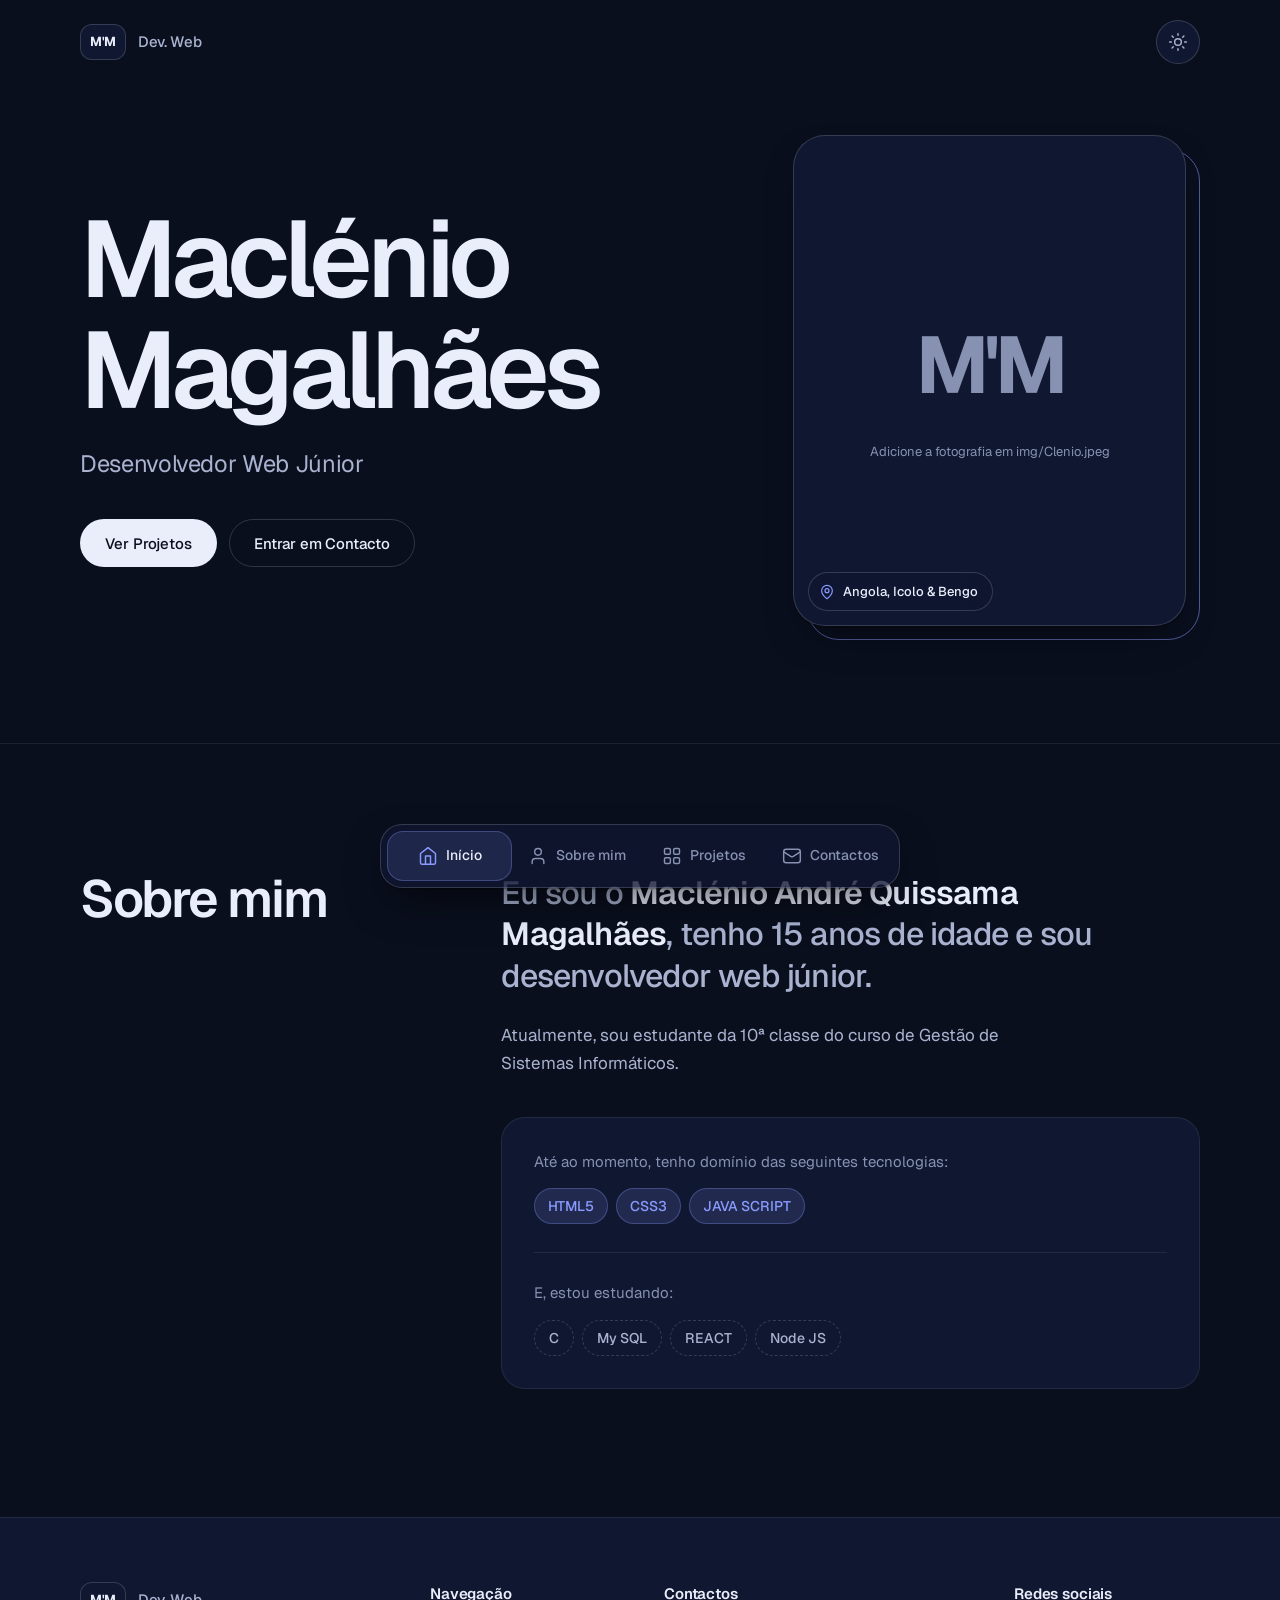
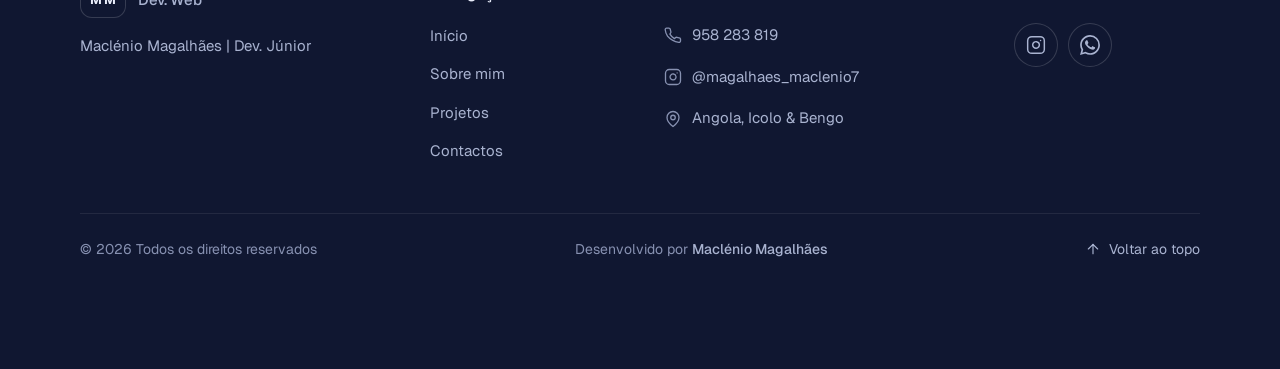
==== index.html @ 0eb47b29 "Add files via upload" ====
<!DOCTYPE html>
<html lang="pt-AO">
<head>
  <meta charset="UTF-8">
  <meta name="viewport" content="width=device-width, initial-scale=1, viewport-fit=cover">

  <title>Maclénio Magalhães | Dev. Júnior</title>
  <meta name="description" content="Portfólio de Maclénio Magalhães, desenvolvedor web júnior em Angola. Projetos em HTML, CSS e JavaScript.">
  <meta name="theme-color" content="#0A0F1E">
  <link rel="icon" href="data:image/svg+xml,%3Csvg xmlns='http://www.w3.org/2000/svg' viewBox='0 0 64 64'%3E%3Crect width='64' height='64' rx='16' fill='%230A0F1E'/%3E%3Ctext x='32' y='43' font-family='Arial,sans-serif' font-size='30' font-weight='700' text-anchor='middle' fill='%238A9BFF'%3EM%3C/text%3E%3C/svg%3E">

  <!-- Tipografia: Geist (com alternativas de sistema no CSS) -->
  <link rel="preconnect" href="https://fonts.googleapis.com">
  <link rel="preconnect" href="https://fonts.gstatic.com" crossorigin>
  <link rel="stylesheet" href="https://fonts.googleapis.com/css2?family=Geist:wght@400;500;600;700&amp;display=swap">

  <!-- Estilos e script partilhados por todas as páginas (o script no <head> aplica o tema sem "flash") -->
  <link rel="stylesheet" href="style.css">
  <script src="main.js"></script>
</head>

<body>
  <a class="skip-link" href="#conteudo">Saltar para o conteúdo</a>

  <!-- Barra superior: marca e botão de tema -->
  <header class="topbar container">
    <a class="brand" href="#Inicio">
      <span class="brand__mark">M'M</span>
      <span class="brand__name">Dev. Web</span>
    </a>
    <button class="icon-btn theme-toggle" type="button" data-tema-alternar hidden>
      <span class="icon icon--sun" aria-hidden="true"></span>
      <span class="icon icon--moon" aria-hidden="true"></span>
    </button>
  </header>

  <main id="conteudo" tabindex="-1">

    <!-- Início (herói) -->
    <section class="hero" id="Inicio" aria-labelledby="hero-titulo">
      <div class="container hero__grid">

        <div class="hero__text">
          <h1 class="hero__name" id="hero-titulo">
            <span class="line"><span>Maclénio</span></span>
            <span class="line"><span>Magalhães</span></span>
          </h1>
          <p class="hero__role">Desenvolvedor Web Júnior</p>
          <div class="hero__cta">
            <a href="html/projetos.html" class="btn btn--primary">Ver Projetos</a>
            <a href="html/contactos.html" class="btn btn--secondary">Entrar em Contacto</a>
          </div>
        </div>

        <!-- Fotografia pessoal: ficheiro img/Clenio.jpeg -->
        <figure class="portrait">
          <div class="portrait__frame">
            <img src="img/Clenio.jpeg" alt="Fotografia de Maclénio Magalhães" width="800" height="1000" fetchpriority="high" decoding="async">
            <div class="portrait__fallback" aria-hidden="true">
              <span class="portrait__monogram">M'M</span>
              <span class="portrait__hint">Adicione a fotografia em img/Clenio.jpeg</span>
            </div>
            <figcaption class="portrait__tag">
              <span class="icon icon--pin" aria-hidden="true"></span>Angola, Icolo &amp; Bengo
            </figcaption>
          </div>
        </figure>

      </div>
    </section>

    <!-- Sobre mim -->
    <section class="sobre" id="Sobre" aria-labelledby="sobre-titulo">
      <div class="container sobre__grid">
        <h2 class="section-title sobre__title" id="sobre-titulo">Sobre mim</h2>

        <div class="sobre__body" data-revelar>
          <p class="sobre__lead">Eu sou o <strong>Maclénio André Quissama Magalhães</strong>, tenho 15 anos de idade e sou desenvolvedor web júnior.</p>
          <p class="sobre__text">Atualmente, sou estudante da 10ª classe do curso de Gestão de Sistemas Informáticos.</p>

          <!-- Tecnologias: preenchido = domínio; tracejado = em estudo -->
          <div class="stack">
            <div class="stack__group">
              <p class="stack__label" id="stack-dominio">Até ao momento, tenho domínio das seguintes tecnologias:</p>
              <ul class="chips" aria-labelledby="stack-dominio">
                <li class="chip chip--dominio">HTML5</li>
                <li class="chip chip--dominio">CSS3</li>
                <li class="chip chip--dominio">JAVA SCRIPT</li>
              </ul>
            </div>
            <div class="stack__group">
              <p class="stack__label" id="stack-estudo">E, estou estudando:</p>
              <ul class="chips" aria-labelledby="stack-estudo">
                <li class="chip chip--estudo">C</li>
                <li class="chip chip--estudo">My SQL</li>
                <li class="chip chip--estudo">REACT</li>
                <li class="chip chip--estudo">Node JS</li>
              </ul>
            </div>
          </div>
        </div>
      </div>
    </section>
  </main>

  <!-- Footer -->
  <footer class="footer">
    <div class="container">
      <div class="footer__grid">

        <!-- Marca -->
        <div class="footer__brand">
          <a class="brand" href="#Inicio">
            <span class="brand__mark">M'M</span>
            <span class="brand__name">Dev. Web</span>
          </a>
          <p class="footer__tagline">Maclénio Magalhães | Dev. Júnior</p>
        </div>

        <!-- Navegação -->
        <nav class="footer__col" aria-label="Navegação do rodapé">
          <h2 class="footer__title">Navegação</h2>
          <ul class="footer__list">
            <li><a href="#Inicio">Início</a></li>
            <li><a href="#Sobre">Sobre mim</a></li>
            <li><a href="html/projetos.html">Projetos</a></li>
            <li><a href="html/contactos.html">Contactos</a></li>
          </ul>
        </nav>

        <!-- Contactos -->
        <div class="footer__col">
          <h2 class="footer__title">Contactos</h2>
          <ul class="footer__list">
            <li><a href="tel:+244958283819"><span class="icon icon--phone" aria-hidden="true"></span>958 283 819</a></li>
            <li><a href="https://www.instagram.com/magalhaes_maclenio7/" target="_blank" rel="noopener noreferrer"><span class="icon icon--instagram" aria-hidden="true"></span>@magalhaes_maclenio7</a></li>
            <li><span class="footer__item"><span class="icon icon--pin" aria-hidden="true"></span>Angola, Icolo &amp; Bengo</span></li>
          </ul>
        </div>

        <!-- Redes sociais -->
        <div class="footer__col">
          <h2 class="footer__title">Redes sociais</h2>
          <ul class="social">
            <li><a class="icon-btn" href="https://www.instagram.com/magalhaes_maclenio7/" target="_blank" rel="noopener noreferrer" aria-label="Instagram (abre num novo separador)"><span class="icon icon--instagram" aria-hidden="true"></span></a></li>
            <li><a class="icon-btn" href="https://wa.me/244958283819" target="_blank" rel="noopener noreferrer" aria-label="WhatsApp (abre num novo separador)"><span class="icon icon--whatsapp" aria-hidden="true"></span></a></li>
          </ul>
        </div>
      </div>

      <!-- Direitos de autor -->
      <div class="footer__bottom">
        <p class="footer__copy">© <span data-ano>2026</span> Todos os direitos reservados</p>
        <p>Desenvolvido por <strong>Maclénio Magalhães</strong></p>
        <a class="footer__top" href="#Inicio"><span class="icon icon--arrow-up" aria-hidden="true"></span>Voltar ao topo</a>
      </div>
    </div>
  </footer>

  <!-- Navegação inferior fixa -->
  <nav class="dock" aria-label="Navegação principal">
    <div class="dock__track">
      <a class="dock__item" href="#Inicio" aria-current="location"><span class="icon icon--home" aria-hidden="true"></span><span>Início</span></a>
      <a class="dock__item" href="#Sobre"><span class="icon icon--user" aria-hidden="true"></span><span>Sobre mim</span></a>
      <a class="dock__item" href="html/projetos.html"><span class="icon icon--grid" aria-hidden="true"></span><span>Projetos</span></a>
      <a class="dock__item" href="html/contactos.html"><span class="icon icon--mail" aria-hidden="true"></span><span>Contactos</span></a>
    </div>
  </nav>

</body>
</html>
---- style.css ----
/* ==========================================================================
   M'M Dev. Web — Folha de estilos única do portfólio
   Estrutura:
     1. Tokens (cores, tipografia, espaço, raios, movimento)
     2. Base e acessibilidade
     3. Layout e tipografia utilitária
     4. Botões e controlos
     5. Barra superior (marca + tema)
     6. Navegação inferior (dock)
     7. Início (herói + retrato)
     8. Sobre mim
     9. Projetos (filtro + cartões)
    10. Contactos (lista + formulário)
    11. Footer
    12. Aviso (toast)
    13. Animações e transições
    14. Ícones (gerados — ver final do ficheiro)
   ========================================================================== */


/* ==========================================================================
   1. TOKENS
   Tema escuro por omissão. O tema claro é ativado com data-theme="light"
   (definido em main.js). light-dark() escolhe o valor conforme o color-scheme.
   ========================================================================== */
:root {
  color-scheme: dark;

  /* Superfícies */
  --bg:         light-dark(#F5F7FB, #0A0F1E);
  --surface:    light-dark(#FFFFFF, #101731);
  --surface-2:  light-dark(#EBEFF7, #172044);
  --glass:      light-dark(rgba(255, 255, 255, .80), rgba(16, 23, 49, .78));

  /* Texto */
  --text:       light-dark(#0F1729, #EAEEFB);
  --text-2:     light-dark(#444E63, #A9B3D0);
  --text-3:     light-dark(#5F6980, #8791B1);

  /* Linhas */
  --line:        light-dark(#E0E4EE, rgba(255, 255, 255, .08));
  --line-strong: light-dark(#CBD1E0, rgba(255, 255, 255, .16));

  /* Acento: azul cobalto */
  --accent:      light-dark(#2F4BFF, #8A9BFF);
  --accent-soft: light-dark(rgba(47, 75, 255, .10), rgba(138, 155, 255, .14));
  --accent-ring: light-dark(rgba(47, 75, 255, .24), rgba(138, 155, 255, .30));
  --on-accent:   light-dark(#FFFFFF, #0A0F1E);

  /* Botão principal (inverso do tema) */
  --inverse-bg:   light-dark(#0F1729, #EAEEFB);
  --inverse-text: light-dark(#F5F7FB, #0A0F1E);

  /* Estados */
  --ok:   light-dark(#0F7B4A, #5FD6A0);
  --erro: light-dark(#C0243B, #FF8A98);

  /* Sombras */
  --shadow-1: 0 1px 2px light-dark(rgba(15, 23, 41, .06), rgba(0, 0, 0, .40)),
              0 18px 40px -18px light-dark(rgba(15, 23, 41, .20), rgba(0, 0, 0, .65));
  --shadow-dock: 0 1px 2px light-dark(rgba(15, 23, 41, .08), rgba(0, 0, 0, .40)),
                 0 18px 44px -12px light-dark(rgba(15, 23, 41, .28), rgba(0, 0, 0, .70));

  /* Tipografia: uma só família (Geist) com alternativas de sistema */
  --font: "Geist", ui-sans-serif, system-ui, -apple-system, "Segoe UI", Roboto,
          "Helvetica Neue", Arial, sans-serif;

  /* Espaço */
  --s-1: .25rem;  --s-2: .5rem;   --s-3: .75rem;  --s-4: 1rem;
  --s-5: 1.5rem;  --s-6: 2rem;    --s-7: 3rem;    --s-8: 4rem;   --s-9: 6rem;

  /* Raios: crescem com a hierarquia do elemento */
  --r-s: 12px;  --r-m: 16px;  --r-l: 24px;  --r-xl: 32px;

  /* Layout */
  --container: 1120px;
  --gutter: clamp(20px, 5vw, 40px);
  --nav-h: 64px;
  --nav-gap: 12px;
  --nav-space: calc(var(--nav-h) + var(--nav-gap) + env(safe-area-inset-bottom, 0px));

  /* Movimento */
  --ease: cubic-bezier(.22, .7, .2, 1);
}

:root[data-theme="light"] { color-scheme: light; }

/* Navegadores sem light-dark(): mantém o tema escuro */
@supports not (color: light-dark(#000, #000)) {
  :root {
    --bg: #0A0F1E; --surface: #101731; --surface-2: #172044; --glass: rgba(16, 23, 49, .78);
    --text: #EAEEFB; --text-2: #A9B3D0; --text-3: #8791B1;
    --line: rgba(255, 255, 255, .08); --line-strong: rgba(255, 255, 255, .16);
    --accent: #8A9BFF; --accent-soft: rgba(138, 155, 255, .14); --accent-ring: rgba(138, 155, 255, .30);
    --on-accent: #0A0F1E; --inverse-bg: #EAEEFB; --inverse-text: #0A0F1E;
    --ok: #5FD6A0; --erro: #FF8A98;
    --shadow-1: 0 18px 40px -18px rgba(0, 0, 0, .65);
    --shadow-dock: 0 18px 44px -12px rgba(0, 0, 0, .70);
  }
}


/* ==========================================================================
   2. BASE E ACESSIBILIDADE
   ========================================================================== */
*, *::before, *::after { box-sizing: border-box; }

html {
  -webkit-text-size-adjust: 100%;
  background: var(--bg);
  scroll-padding-bottom: var(--nav-space); /* foco/âncoras nunca ficam atrás da dock */
}

@media (prefers-reduced-motion: no-preference) {
  html { scroll-behavior: smooth; }
}

body {
  display: flex;
  flex-direction: column;
  min-height: 100svh;
  margin: 0;
  font: 400 1rem/1.65 var(--font);
  color: var(--text);
  background: var(--bg);
  -webkit-font-smoothing: antialiased;
  -moz-osx-font-smoothing: grayscale;
  text-rendering: optimizeLegibility;
}

main { flex: 1; outline: none; }

img { display: block; max-width: 100%; height: auto; }

a { color: inherit; }

h1, h2, h3, p, ul { margin: 0; }
ul { padding: 0; list-style: none; }
h1, h2, h3 { text-wrap: balance; }
p { text-wrap: pretty; }

button, input, textarea { font: inherit; color: inherit; }
button { cursor: pointer; }

[hidden] { display: none !important; }

::selection { background: var(--accent); color: var(--on-accent); }

/* Foco visível para teclado */
:focus-visible {
  outline: 2px solid var(--accent);
  outline-offset: 3px;
}

/* Ligação "Saltar para o conteúdo" */
.skip-link {
  position: fixed;
  top: 12px;
  left: 12px;
  z-index: 100;
  padding: 10px 16px;
  border-radius: 999px;
  background: var(--inverse-bg);
  color: var(--inverse-text);
  font-weight: 500;
  text-decoration: none;
  transform: translateY(-160%);
  transition: transform .2s var(--ease);
}
.skip-link:focus { transform: none; }

/* Texto só para leitores de ecrã */
.sr-only {
  position: absolute;
  width: 1px;
  height: 1px;
  margin: -1px;
  padding: 0;
  overflow: hidden;
  clip: rect(0 0 0 0);
  white-space: nowrap;
  border: 0;
}


/* ==========================================================================
   3. LAYOUT E TIPOGRAFIA UTILITÁRIA
   ========================================================================== */
.container {
  width: 100%;
  max-width: calc(var(--container) + 2 * var(--gutter));
  margin-inline: auto;
  padding-inline: var(--gutter);
}

/* Título de secção (h2) */
.section-title {
  font-size: clamp(2rem, 1.3rem + 2.8vw, 3.25rem);
  font-weight: 600;
  line-height: 1.05;
  letter-spacing: -.035em;
}

/* Título de página (h1 nas páginas interiores) */
.page-title {
  font-size: clamp(2.25rem, 1.4rem + 3.8vw, 4.25rem);
  font-weight: 600;
  line-height: 1;
  letter-spacing: -.045em;
}


/* ==========================================================================
   4. BOTÕES E CONTROLOS
   ========================================================================== */
.btn {
  display: inline-flex;
  align-items: center;
  justify-content: center;
  gap: 10px;
  min-height: 48px;
  padding: 0 24px;
  border: 1px solid transparent;
  border-radius: 999px;
  font-size: .9375rem;
  font-weight: 500;
  line-height: 1;
  letter-spacing: -.005em;
  text-decoration: none;
  white-space: nowrap;
  transition: transform .25s var(--ease), box-shadow .25s var(--ease),
              background-color .2s, border-color .2s, color .2s;
}
.btn:active { transform: scale(.98); }

.btn--primary {
  background: var(--inverse-bg);
  color: var(--inverse-text);
}
.btn--secondary {
  background: transparent;
  color: var(--text);
  border-color: var(--line-strong);
}
.btn--block { width: 100%; }

@media (hover: hover) {
  .btn--primary:hover {
    transform: translateY(-1px);
    box-shadow: 0 12px 28px -12px light-dark(rgba(15, 23, 41, .55), rgba(138, 155, 255, .45));
  }
  .btn--secondary:hover {
    background: var(--surface);
    border-color: var(--accent);
  }
}

/* Botão circular só com ícone */
.icon-btn {
  display: inline-grid;
  place-items: center;
  width: 44px;
  height: 44px;
  padding: 0;
  border: 1px solid var(--line-strong);
  border-radius: 50%;
  background: var(--surface);
  color: var(--text-2);
  text-decoration: none;
  transition: color .2s, border-color .2s, background-color .2s, transform .2s var(--ease);
}
.icon-btn:active { transform: scale(.94); }
@media (hover: hover) {
  .icon-btn:hover { color: var(--text); border-color: var(--accent); }
}
.icon-btn.is-feito { color: var(--ok); border-color: var(--ok); }

/* Controlo segmentado (filtro de projetos) */
.segmented {
  position: relative;
  display: inline-flex;
  gap: 2px;
  max-width: 100%;
  padding: 4px;
  overflow-x: auto;
  scrollbar-width: none;
  background: var(--surface);
  border: 1px solid var(--line);
  border-radius: 999px;
}
.segmented::-webkit-scrollbar { display: none; }

.segmented__btn {
  position: relative;
  z-index: 1;
  min-height: 40px;
  padding: 0 16px;
  border: 0;
  border-radius: 999px;
  background: none;
  color: var(--text-3);
  font-size: .875rem;
  font-weight: 500;
  white-space: nowrap;
  transition: color .2s;
}
.segmented__btn[aria-pressed="true"] { color: var(--text); }
@media (hover: hover) {
  .segmented__btn:hover { color: var(--text); }
}
/* Sem JS não há indicador deslizante: o botão ativo ganha fundo próprio */
.segmented__btn[aria-pressed="true"] { background: var(--surface-2); }
.segmented.tem-indicador .segmented__btn[aria-pressed="true"] { background: none; }

/* Indicador deslizante partilhado (dock e filtro) — criado por main.js */
.indicador {
  position: absolute;
  left: 0;
  z-index: 0;
  width: var(--ind-w, 0);
  transform: translateX(var(--ind-x, 0));
  opacity: 0;
  pointer-events: none;
}
.indicador.is-pronto { opacity: 1; }
.indicador.is-animado {
  transition: transform .5s var(--ease), width .5s var(--ease);
}
/* Ecrãs estreitos: o filtro ocupa a largura toda e os rótulos podem quebrar em duas linhas */
@media (max-width: 520px) {
  .segmented { display: flex; width: 100%; overflow-x: visible; }
  .segmented__btn {
    flex: 1 1 auto;
    padding: 6px 10px;
    font-size: .8125rem;
    line-height: 1.2;
    white-space: normal;
  }
}

.segmented .indicador {
  top: 4px;
  bottom: 4px;
  border-radius: 999px;
  background: var(--surface-2);
  box-shadow: inset 0 0 0 1px var(--line-strong);
}


/* ==========================================================================
   5. BARRA SUPERIOR — marca e botão de tema (a navegação está na dock)
   ========================================================================== */
.topbar {
  display: flex;
  align-items: center;
  justify-content: space-between;
  padding-block: 20px;
}

.brand {
  display: inline-flex;
  align-items: center;
  gap: 12px;
  color: var(--text);
  font-weight: 600;
  letter-spacing: -.02em;
  text-decoration: none;
}
.brand__mark {
  display: grid;
  place-items: center;
  min-width: 46px;
  height: 36px;
  padding-inline: 8px;
  border: 1px solid var(--line-strong);
  border-radius: 12px;
  background: var(--surface);
  font-size: .8125rem;
  font-weight: 700;
  letter-spacing: -.04em;
}
.brand__name {
  color: var(--text-2);
  font-size: .9375rem;
  font-weight: 500;
}

/* Ícone do botão de tema: mostra a ação que será executada */
:root[data-theme="light"] .theme-toggle .icon--sun { display: none; }
:root:not([data-theme="light"]) .theme-toggle .icon--moon { display: none; }


/* ==========================================================================
   6. NAVEGAÇÃO INFERIOR (DOCK)
   Fixa, com ícones e nomes completos. O espaço que ocupa é reservado
   pelo footer (--nav-space), por isso nunca tapa conteúdo.
   ========================================================================== */
.dock {
  position: fixed;
  left: 50%;
  bottom: calc(var(--nav-gap) + env(safe-area-inset-bottom, 0px));
  z-index: 50;
  width: min(calc(100% - 24px), 520px);
  height: var(--nav-h);
  transform: translateX(-50%);
  view-transition-name: dock; /* mantém a dock estável entre páginas */
}

.dock__track {
  position: relative;
  display: grid;
  grid-template-columns: repeat(4, 1fr);
  gap: 2px;
  height: 100%;
  padding: 6px;
  background: var(--glass);
  border: 1px solid var(--line-strong);
  border-radius: 22px;
  box-shadow: var(--shadow-dock);
  -webkit-backdrop-filter: blur(20px) saturate(1.6);
          backdrop-filter: blur(20px) saturate(1.6);
}

.dock__item {
  position: relative;
  z-index: 1;
  display: flex;
  flex-direction: column;
  align-items: center;
  justify-content: center;
  gap: 3px;
  min-width: 0;
  border-radius: 16px;
  color: var(--text-3);
  font-size: .75rem;
  font-weight: 500;
  line-height: 1.1;
  text-decoration: none;
  transition: color .2s;
}
.dock__item .icon { width: 22px; height: 22px; transition: color .2s, transform .3s var(--ease); }
.dock__item[aria-current] { color: var(--text); background: var(--accent-soft); }
.dock__item[aria-current] .icon { color: var(--accent); }
.dock__track.tem-indicador .dock__item[aria-current] { background: none; }
.dock__item:active .icon { transform: scale(.9); }
@media (hover: hover) {
  .dock__item:hover { color: var(--text); }
}

.dock__track .indicador {
  top: 6px;
  bottom: 6px;
  border-radius: 16px;
  background: var(--accent-soft);
  box-shadow: inset 0 0 0 1px var(--accent-ring);
}

@media (min-width: 640px) {
  .dock__item { flex-direction: row; gap: 8px; font-size: .875rem; }
  .dock__item .icon { width: 20px; height: 20px; }
}


/* ==========================================================================
   7. INÍCIO — herói e retrato
   ========================================================================== */
.hero {
  padding-block: clamp(16px, 4vw, 64px) clamp(56px, 8vw, 120px);
}

.hero__grid {
  display: grid;
  gap: 40px;
  align-items: center;
}

.hero__name {
  font-size: clamp(3rem, 1.2rem + 8.4vw, 6.75rem);
  font-weight: 600;
  line-height: .94;
  letter-spacing: -.05em;
}
/* Cada linha do nome tem máscara própria para a animação de entrada */
.hero__name .line {
  display: block;
  padding-block: .08em .1em;
  margin-block: -.08em -.1em;
  overflow: hidden;
}
.hero__name .line > span { display: inline-block; }

.hero__role {
  margin-top: 24px;
  color: var(--text-2);
  font-size: clamp(1.125rem, 1rem + .6vw, 1.5rem);
  letter-spacing: -.015em;
}

.hero__cta {
  display: flex;
  flex-wrap: wrap;
  gap: 12px;
  margin-top: 36px;
}
.hero__cta .btn { flex: 1 1 180px; }

/* Retrato: moldura com contorno deslocado em cor de acento */
.portrait {
  position: relative;
  width: 100%;
  max-width: 236px; /* compacto no telemóvel: os botões ficam visíveis sem rolar */
  margin: 0 14px 14px 0;
  aspect-ratio: 1 / 1;
  order: -1; /* no telemóvel a fotografia vem primeiro */
}
.portrait::before {
  content: "";
  position: absolute;
  inset: 0;
  border: 1.5px solid var(--accent);
  border-radius: var(--r-xl);
  opacity: .55;
  transform: translate(14px, 14px);
}
.portrait__frame {
  position: relative;
  height: 100%;
  overflow: hidden;
  border: 1px solid var(--line-strong);
  border-radius: var(--r-xl);
  background: var(--surface);
  box-shadow: var(--shadow-1);
}
.portrait__frame img {
  width: 100%;
  height: 100%;
  object-fit: cover;
  object-position: 50% 20%;
}
/* Luz suave que acompanha o cursor (só dispositivos com rato) */
.portrait__frame::after {
  content: "";
  position: absolute;
  inset: 0;
  background: radial-gradient(380px circle at var(--lx, 50%) var(--ly, 25%), rgba(255, 255, 255, .12), transparent 60%);
  opacity: 0;
  transition: opacity .4s;
  pointer-events: none;
}
@media (hover: hover) {
  .portrait:hover .portrait__frame::after { opacity: 1; }
}

.portrait__tag {
  position: absolute;
  left: 14px;
  bottom: 14px;
  z-index: 2;
  display: inline-flex;
  align-items: center;
  gap: 8px;
  padding: 8px 14px 8px 10px;
  border: 1px solid var(--line-strong);
  border-radius: 999px;
  background: var(--glass);
  color: var(--text);
  font-size: .8125rem;
  font-weight: 500;
  -webkit-backdrop-filter: blur(14px);
          backdrop-filter: blur(14px);
}
.portrait__tag .icon { width: 16px; height: 16px; color: var(--accent); }

/* Estado sem fotografia: mostra o monograma e a indicação do ficheiro */
.portrait__fallback { display: none; }
.portrait.is-missing img { display: none; }
.portrait.is-missing .portrait__fallback {
  display: grid;
  place-content: center;
  gap: 10px;
  height: 100%;
  padding: 24px;
  text-align: center;
}
.portrait__monogram {
  font-size: clamp(3rem, 12vw, 5rem);
  font-weight: 700;
  letter-spacing: -.06em;
  color: var(--text-3);
}
.portrait__hint { color: var(--text-3); font-size: .8125rem; }

@media (min-width: 880px) {
  .hero__grid { grid-template-columns: minmax(0, 1.25fr) minmax(0, .75fr); gap: 72px; }
  .portrait { order: 0; justify-self: end; max-width: 420px; aspect-ratio: 4 / 5; }
  .hero__cta .btn { flex: 0 0 auto; }
}


/* ==========================================================================
   8. SOBRE MIM
   ========================================================================== */
.sobre {
  padding-block: clamp(64px, 10vw, 128px);
  border-top: 1px solid var(--line);
}
.sobre__grid { display: grid; gap: 32px; }

.sobre__lead {
  max-width: 30ch;
  color: var(--text-2);
  font-size: clamp(1.375rem, 1.1rem + 1.2vw, 2rem);
  font-weight: 500;
  line-height: 1.3;
  letter-spacing: -.025em;
}
.sobre__lead strong { color: var(--text); font-weight: 600; }

.sobre__text {
  max-width: 60ch;
  margin-top: 24px;
  color: var(--text-2);
  font-size: 1.0625rem;
}

/* Tecnologias: preenchido = domínio; tracejado = em estudo */
.stack {
  margin-top: 40px;
  padding: clamp(20px, 3.5vw, 32px);
  background: var(--surface);
  border: 1px solid var(--line);
  border-radius: var(--r-l);
}
.stack__group + .stack__group {
  margin-top: 28px;
  padding-top: 28px;
  border-top: 1px solid var(--line);
}
.stack__label { color: var(--text-3); font-size: .9375rem; }

.chips { display: flex; flex-wrap: wrap; gap: 8px; margin-top: 14px; }
.chip {
  display: inline-flex;
  align-items: center;
  min-height: 36px;
  padding: 0 14px;
  border-radius: 999px;
  font-size: .875rem;
  font-weight: 500;
  transition: transform .25s var(--ease), border-color .2s;
}
.chip--dominio {
  background: var(--accent-soft);
  color: var(--accent);
  box-shadow: inset 0 0 0 1px var(--accent-ring);
}
.chip--estudo {
  color: var(--text-2);
  border: 1px dashed var(--line-strong);
}
@media (hover: hover) {
  .chip:hover { transform: translateY(-2px); }
}

@media (min-width: 880px) {
  .sobre__grid { grid-template-columns: 1fr 2fr; gap: 72px; }
  .sobre__title { position: sticky; top: 32px; align-self: start; }
}


/* ==========================================================================
   9. PROJETOS — filtro e cartões
   ========================================================================== */
.page-head { padding-block: clamp(16px, 4vw, 48px) 32px; }

.filters {
  display: flex;
  flex-wrap: wrap;
  align-items: center;
  justify-content: space-between;
  gap: 16px;
  margin-top: 32px;
}
.filters__count { color: var(--text-3); font-size: .875rem; }

.projetos { padding-bottom: clamp(56px, 8vw, 120px); }

.cards {
  display: grid;
  gap: 20px;
  grid-template-columns: 1fr;
  transition: opacity .16s;
}
.cards.is-trocando { opacity: 0; }

@media (min-width: 700px)  { .cards { grid-template-columns: repeat(2, 1fr); } }
@media (min-width: 1040px) { .cards { grid-template-columns: repeat(3, 1fr); } }

.card {
  position: relative;
  display: flex;
  flex-direction: column;
  padding: 8px;
  background: var(--surface);
  border: 1px solid var(--line);
  border-radius: var(--r-l);
  transition: transform .4s var(--ease), border-color .3s;
}

/* Realce da borda que acompanha o cursor (só dispositivos com rato) */
.card::after {
  content: "";
  position: absolute;
  inset: -1px;
  padding: 1px;
  border-radius: inherit;
  background: radial-gradient(260px circle at var(--mx, 50%) var(--my, 0%), var(--accent), transparent 70%);
  -webkit-mask: linear-gradient(#000 0 0) content-box, linear-gradient(#000 0 0);
  -webkit-mask-composite: xor;
          mask: linear-gradient(#000 0 0) content-box exclude, linear-gradient(#000 0 0);
  opacity: 0;
  transition: opacity .35s;
  pointer-events: none;
}
@media (hover: hover) {
  .card:hover { transform: translateY(-3px); }
  .card:hover::after { opacity: 1; }
  .card:hover .card__media img { transform: scale(1.04); }
  .card:hover .card__link .icon { transform: translate(2px, -2px); }
}

.card__media {
  aspect-ratio: 16 / 10;
  overflow: hidden;
  border: 1px solid var(--line);
  border-radius: var(--r-m);
  background: var(--surface-2);
}
.card__media img {
  width: 100%;
  height: 100%;
  object-fit: cover;
  color: var(--text-3);
  font-size: .8125rem;
  transition: transform .8s var(--ease);
}

.card__body {
  display: flex;
  flex: 1;
  flex-direction: column;
  gap: 10px;
  padding: 20px 16px 16px;
}
.card__tag {
  align-self: flex-start;
  padding: 4px 10px;
  border-radius: 999px;
  background: var(--surface-2);
  color: var(--text-2);
  font-size: .8125rem;
  font-weight: 500;
}
.card__title {
  font-size: 1.375rem;
  font-weight: 600;
  line-height: 1.2;
  letter-spacing: -.025em;
}
.card__text {
  flex: 1;
  color: var(--text-2);
  font-size: .9375rem;
  line-height: 1.6;
}
.card__foot {
  display: flex;
  align-items: center;
  justify-content: space-between;
  gap: 12px;
  margin-top: 12px;
  padding-top: 16px;
  border-top: 1px solid var(--line);
}
.card__link {
  display: inline-flex;
  align-items: center;
  gap: 6px;
  color: var(--text);
  font-weight: 500;
  text-decoration: none;
}
.card__link .icon { width: 18px; height: 18px; transition: transform .3s var(--ease); }
/* O cartão inteiro é clicável através da ligação */
a.card__link::after {
  content: "";
  position: absolute;
  inset: 0;
  border-radius: var(--r-l);
}
a.card__link:focus-visible { outline: none; }
.card:has(a.card__link:focus-visible) { outline: 2px solid var(--accent); outline-offset: 3px; }

.card__link--off { color: var(--text-3); cursor: default; }
.card__host {
  min-width: 0;
  overflow: hidden;
  color: var(--text-3);
  font-size: .8125rem;
  text-overflow: ellipsis;
  white-space: nowrap;
}


/* ==========================================================================
   10. CONTACTOS — lista de contactos e formulário
   ========================================================================== */
.contacto { padding-block: clamp(16px, 4vw, 48px) clamp(56px, 8vw, 112px); }
.contacto__grid { display: grid; gap: 48px; }

.contact-list { margin-top: 40px; border-bottom: 1px solid var(--line); }
.contact-item {
  display: grid;
  grid-template-columns: auto 1fr auto;
  align-items: center;
  gap: 16px;
  padding-block: 18px;
  border-top: 1px solid var(--line);
}
.contact-item__icon {
  display: grid;
  place-items: center;
  width: 44px;
  height: 44px;
  border: 1px solid var(--line);
  border-radius: 14px;
  background: var(--surface);
  color: var(--accent);
}
.contact-item__label { display: block; color: var(--text-3); font-size: .8125rem; }
.contact-item__value {
  display: block;
  overflow-wrap: anywhere;
  color: var(--text);
  font-size: 1.0625rem;
  font-weight: 500;
  letter-spacing: -.01em;
  text-decoration: none;
}
a.contact-item__value { transition: color .2s; }
@media (hover: hover) {
  a.contact-item__value:hover { color: var(--accent); }
}

/* Formulário */
.form-card {
  padding: clamp(20px, 4vw, 36px);
  background: var(--surface);
  border: 1px solid var(--line);
  border-radius: var(--r-l);
  box-shadow: var(--shadow-1);
}
.form-card__title {
  margin-bottom: 24px;
  font-size: 1.5rem;
  font-weight: 600;
  letter-spacing: -.03em;
}

.field { display: grid; gap: 8px; margin-bottom: 20px; }
.field label { color: var(--text-2); font-size: .875rem; font-weight: 500; }
.field input,
.field textarea {
  width: 100%;
  padding: 14px 16px;
  border: 1px solid var(--line-strong);
  border-radius: 14px;
  background: var(--bg);
  font-size: 1rem; /* 16px evita o zoom automático no iOS */
  line-height: 1.5;
  transition: border-color .2s, box-shadow .2s;
}
.field textarea { min-height: 148px; resize: vertical; }
.field input::placeholder,
.field textarea::placeholder { color: var(--text-3); }
.field input:focus,
.field textarea:focus {
  outline: none;
  border-color: var(--accent);
  box-shadow: 0 0 0 4px var(--accent-soft);
}
.field [aria-invalid="true"] { border-color: var(--erro); }
.field [aria-invalid="true"]:focus { box-shadow: 0 0 0 4px light-dark(rgba(192, 36, 59, .14), rgba(255, 138, 152, .18)); }
.field__error { min-height: 1.2em; margin-top: -2px; color: var(--erro); font-size: .8125rem; }
.field__error:empty { display: none; }

.form-feedback { margin-top: 16px; color: var(--text-2); font-size: .875rem; }
.form-feedback:empty { display: none; }
.form-feedback.is-ok { color: var(--ok); }
.form-feedback a { color: var(--accent); }

@media (min-width: 900px) {
  .contacto__grid { grid-template-columns: minmax(0, .9fr) minmax(0, 1.1fr); gap: 72px; align-items: start; }
}


/* ==========================================================================
   11. FOOTER
   O padding inferior inclui --nav-space para a dock nunca tapar o rodapé.
   ========================================================================== */
.footer {
  padding-block: 64px calc(var(--nav-space) + 32px);
  background: var(--surface);
  border-top: 1px solid var(--line);
}

.footer__grid { display: grid; gap: 40px; }
.footer__tagline { margin-top: 16px; color: var(--text-2); font-size: .9375rem; }

.footer__title {
  margin-bottom: 16px;
  color: var(--text);
  font-size: .9375rem;
  font-weight: 600;
  letter-spacing: -.01em;
}
.footer__list { display: grid; gap: 12px; }
.footer__list a,
.footer__list span.footer__item {
  display: inline-flex;
  align-items: center;
  gap: 10px;
  color: var(--text-2);
  font-size: .9375rem;
  text-decoration: none;
  transition: color .2s;
}
.footer__list .icon { width: 18px; height: 18px; color: var(--text-3); }
.footer__list a[aria-current] { color: var(--text); }
@media (hover: hover) {
  .footer__list a:hover { color: var(--text); }
}

.social { display: flex; gap: 10px; }

.footer__bottom {
  display: flex;
  flex-direction: column;
  gap: 12px;
  margin-top: 48px;
  padding-top: 24px;
  border-top: 1px solid var(--line);
  color: var(--text-3);
  font-size: .875rem;
}
.footer__bottom strong { color: var(--text-2); font-weight: 500; }
.footer__top {
  display: inline-flex;
  align-items: center;
  gap: 8px;
  color: var(--text-2);
  text-decoration: none;
  transition: color .2s;
}
.footer__top .icon { width: 16px; height: 16px; }
@media (hover: hover) {
  .footer__top:hover { color: var(--text); }
}

@media (min-width: 640px) {
  .footer__grid { grid-template-columns: repeat(2, 1fr); }
}
@media (min-width: 960px) {
  .footer__grid { grid-template-columns: 1.3fr .8fr 1.3fr .8fr; gap: 48px; }
  .footer__bottom { flex-direction: row; align-items: center; justify-content: space-between; }
}


/* ==========================================================================
   12. AVISO (TOAST) — usado ao copiar contactos
   ========================================================================== */
.toast {
  position: fixed;
  left: 50%;
  bottom: calc(var(--nav-space) + 12px);
  z-index: 60;
  display: inline-flex;
  align-items: center;
  gap: 8px;
  max-width: calc(100% - 32px);
  padding: 10px 18px;
  border-radius: 999px;
  background: var(--inverse-bg);
  color: var(--inverse-text);
  font-size: .875rem;
  font-weight: 500;
  opacity: 0;
  pointer-events: none;
  transform: translate(-50%, 12px);
  transition: opacity .25s, transform .35s var(--ease);
}
.toast.is-visivel { opacity: 1; transform: translate(-50%, 0); }
.toast .icon { width: 16px; height: 16px; }


/* ==========================================================================
   13. ANIMAÇÕES E TRANSIÇÕES
   Uma sequência de entrada no herói; revelação discreta nos blocos seguintes.
   ========================================================================== */
@keyframes subir   { from { transform: translateY(105%); } to { transform: none; } }
@keyframes surgir  { from { opacity: 0; transform: translateY(12px); } to { opacity: 1; transform: none; } }
@keyframes retrato { from { opacity: 0; transform: scale(.97); } to { opacity: 1; transform: none; } }

.hero__name .line > span { animation: subir .9s var(--ease) both; }
.hero__name .line:nth-child(2) > span { animation-delay: .08s; }
.hero__role { animation: surgir .8s var(--ease) .30s both; }
.hero__cta  { animation: surgir .8s var(--ease) .40s both; }
.portrait   { animation: retrato 1s var(--ease) .15s both; }

/* Revelação ao rolar (a classe .reveal é aplicada por main.js só aos blocos fora do ecrã) */
.reveal {
  opacity: 0;
  transform: translateY(14px);
  transition: opacity .7s var(--ease), transform .7s var(--ease);
  transition-delay: var(--atraso, 0ms);
}
.reveal.is-visivel { opacity: 1; transform: none; }

/* Transição suave entre páginas (navegadores com suporte) */
@media (prefers-reduced-motion: no-preference) {
  @view-transition { navigation: auto; }
  @keyframes vt-sair  { to { opacity: 0; } }
  @keyframes vt-entrar { from { opacity: 0; } }
  ::view-transition-old(root) { animation: .16s ease both vt-sair; }
  ::view-transition-new(root) { animation: .30s ease .04s both vt-entrar; }
}

/* Movimento reduzido: sem animações nem transições */
@media (prefers-reduced-motion: reduce) {
  *, *::before, *::after {
    animation: none !important;
    transition: none !important;
    scroll-behavior: auto !important;
  }
}

/* ==========================================================================
   ÍCONES — máscaras SVG definidas uma só vez e reutilizadas em todas as páginas.
   Uso: <span class="icon icon--home" aria-hidden="true"></span>
   A cor do ícone segue o 'color' do elemento (currentColor).
   ========================================================================== */
.icon {
  display: inline-block;
  flex: none;
  width: 1.25em;
  height: 1.25em;
  background-color: currentColor;
  -webkit-mask: var(--icon) center / contain no-repeat;
          mask: var(--icon) center / contain no-repeat;
}

.icon--home { --icon: url("data:image/svg+xml,%3Csvg%20xmlns='http://www.w3.org/2000/svg'%20viewBox='0%200%2024%2024'%20fill='none'%20stroke='black'%20stroke-width='1.75'%20stroke-linecap='round'%20stroke-linejoin='round'%3E%3Cpath%20d='m3%209%209-7%209%207v11a2%202%200%200%201-2%202H5a2%202%200%200%201-2-2z'/%3E%3Cpath%20d='M9%2022V12h6v10'/%3E%3C/svg%3E"); }
.icon--user { --icon: url("data:image/svg+xml,%3Csvg%20xmlns='http://www.w3.org/2000/svg'%20viewBox='0%200%2024%2024'%20fill='none'%20stroke='black'%20stroke-width='1.75'%20stroke-linecap='round'%20stroke-linejoin='round'%3E%3Cpath%20d='M19%2021v-2a4%204%200%200%200-4-4H9a4%204%200%200%200-4%204v2'/%3E%3Ccircle%20cx='12'%20cy='7'%20r='4'/%3E%3C/svg%3E"); }
.icon--grid { --icon: url("data:image/svg+xml,%3Csvg%20xmlns='http://www.w3.org/2000/svg'%20viewBox='0%200%2024%2024'%20fill='none'%20stroke='black'%20stroke-width='1.75'%20stroke-linecap='round'%20stroke-linejoin='round'%3E%3Crect%20width='7'%20height='7'%20x='3'%20y='3'%20rx='1.5'/%3E%3Crect%20width='7'%20height='7'%20x='14'%20y='3'%20rx='1.5'/%3E%3Crect%20width='7'%20height='7'%20x='14'%20y='14'%20rx='1.5'/%3E%3Crect%20width='7'%20height='7'%20x='3'%20y='14'%20rx='1.5'/%3E%3C/svg%3E"); }
.icon--mail { --icon: url("data:image/svg+xml,%3Csvg%20xmlns='http://www.w3.org/2000/svg'%20viewBox='0%200%2024%2024'%20fill='none'%20stroke='black'%20stroke-width='1.75'%20stroke-linecap='round'%20stroke-linejoin='round'%3E%3Crect%20width='20'%20height='16'%20x='2'%20y='4'%20rx='3'/%3E%3Cpath%20d='m22%207-8.97%205.7a1.94%201.94%200%200%201-2.06%200L2%207'/%3E%3C/svg%3E"); }
.icon--phone { --icon: url("data:image/svg+xml,%3Csvg%20xmlns='http://www.w3.org/2000/svg'%20viewBox='0%200%2024%2024'%20fill='none'%20stroke='black'%20stroke-width='1.75'%20stroke-linecap='round'%20stroke-linejoin='round'%3E%3Cpath%20d='M22%2016.92v3a2%202%200%200%201-2.18%202%2019.79%2019.79%200%200%201-8.63-3.07A19.5%2019.5%200%200%201%204.69%2013.6%2019.79%2019.79%200%200%201%201.6%205a2%202%200%200%201%201.82-2.18h3a2%202%200%200%201%202%201.72%2012.84%2012.84%200%200%200%20.7%202.81%202%202%200%200%201-.45%202.11L7.91%2010.9a16%2016%200%200%200%206%206l1.27-1.27a2%202%200%200%201%202.11-.45%2012.84%2012.84%200%200%200%202.81.7A2%202%200%200%201%2022%2017z'/%3E%3C/svg%3E"); }
.icon--instagram { --icon: url("data:image/svg+xml,%3Csvg%20xmlns='http://www.w3.org/2000/svg'%20viewBox='0%200%2024%2024'%20fill='none'%20stroke='black'%20stroke-width='1.75'%20stroke-linecap='round'%20stroke-linejoin='round'%3E%3Crect%20width='20'%20height='20'%20x='2'%20y='2'%20rx='5'%20ry='5'/%3E%3Cpath%20d='M16%2011.37A4%204%200%201%201%2012.63%208%204%204%200%200%201%2016%2011.37z'/%3E%3Cline%20x1='17.5'%20y1='6.5'%20x2='17.51'%20y2='6.5'/%3E%3C/svg%3E"); }
.icon--pin { --icon: url("data:image/svg+xml,%3Csvg%20xmlns='http://www.w3.org/2000/svg'%20viewBox='0%200%2024%2024'%20fill='none'%20stroke='black'%20stroke-width='1.75'%20stroke-linecap='round'%20stroke-linejoin='round'%3E%3Cpath%20d='M20%2010c0%206-8%2012-8%2012s-8-6-8-12a8%208%200%200%201%2016%200Z'/%3E%3Ccircle%20cx='12'%20cy='10'%20r='3'/%3E%3C/svg%3E"); }
.icon--sun { --icon: url("data:image/svg+xml,%3Csvg%20xmlns='http://www.w3.org/2000/svg'%20viewBox='0%200%2024%2024'%20fill='none'%20stroke='black'%20stroke-width='1.75'%20stroke-linecap='round'%20stroke-linejoin='round'%3E%3Ccircle%20cx='12'%20cy='12'%20r='4'/%3E%3Cpath%20d='M12%202v2M12%2020v2M4.93%204.93l1.41%201.41M17.66%2017.66l1.41%201.41M2%2012h2M20%2012h2M6.34%2017.66l-1.41%201.41M19.07%204.93l-1.41%201.41'/%3E%3C/svg%3E"); }
.icon--moon { --icon: url("data:image/svg+xml,%3Csvg%20xmlns='http://www.w3.org/2000/svg'%20viewBox='0%200%2024%2024'%20fill='none'%20stroke='black'%20stroke-width='1.75'%20stroke-linecap='round'%20stroke-linejoin='round'%3E%3Cpath%20d='M12%203a6%206%200%200%200%209%209%209%209%200%201%201-9-9Z'/%3E%3C/svg%3E"); }
.icon--external { --icon: url("data:image/svg+xml,%3Csvg%20xmlns='http://www.w3.org/2000/svg'%20viewBox='0%200%2024%2024'%20fill='none'%20stroke='black'%20stroke-width='1.75'%20stroke-linecap='round'%20stroke-linejoin='round'%3E%3Cpath%20d='M7%207h10v10'/%3E%3Cpath%20d='M7%2017%2017%207'/%3E%3C/svg%3E"); }
.icon--copy { --icon: url("data:image/svg+xml,%3Csvg%20xmlns='http://www.w3.org/2000/svg'%20viewBox='0%200%2024%2024'%20fill='none'%20stroke='black'%20stroke-width='1.75'%20stroke-linecap='round'%20stroke-linejoin='round'%3E%3Crect%20width='14'%20height='14'%20x='8'%20y='8'%20rx='2'%20ry='2'/%3E%3Cpath%20d='M4%2016c-1.1%200-2-.9-2-2V4c0-1.1.9-2%202-2h10c1.1%200%202%20.9%202%202'/%3E%3C/svg%3E"); }
.icon--check { --icon: url("data:image/svg+xml,%3Csvg%20xmlns='http://www.w3.org/2000/svg'%20viewBox='0%200%2024%2024'%20fill='none'%20stroke='black'%20stroke-width='1.75'%20stroke-linecap='round'%20stroke-linejoin='round'%3E%3Cpath%20d='M20%206%209%2017l-5-5'/%3E%3C/svg%3E"); }
.icon--arrow-up { --icon: url("data:image/svg+xml,%3Csvg%20xmlns='http://www.w3.org/2000/svg'%20viewBox='0%200%2024%2024'%20fill='none'%20stroke='black'%20stroke-width='1.75'%20stroke-linecap='round'%20stroke-linejoin='round'%3E%3Cpath%20d='m5%2012%207-7%207%207'/%3E%3Cpath%20d='M12%2019V5'/%3E%3C/svg%3E"); }
.icon--whatsapp { --icon: url("data:image/svg+xml,%3Csvg%20xmlns='http://www.w3.org/2000/svg'%20viewBox='0%200%2024%2024'%20fill='black'%3E%3Cpath%20d='M17.472%2014.382c-.297-.149-1.758-.867-2.03-.967-.273-.099-.471-.148-.67.15-.197.297-.767.966-.94%201.164-.173.199-.347.223-.644.075-.297-.15-1.255-.463-2.39-1.475-.883-.788-1.48-1.761-1.653-2.059-.173-.297-.018-.458.13-.606.134-.133.298-.347.446-.52.149-.174.198-.298.298-.497.099-.198.05-.371-.025-.52-.075-.149-.669-1.612-.916-2.207-.242-.579-.487-.5-.669-.51-.173-.008-.371-.01-.57-.01-.198%200-.52.074-.792.372-.272.297-1.04%201.016-1.04%202.479%200%201.462%201.065%202.875%201.213%203.074.149.198%202.096%203.2%205.077%204.487.709.306%201.262.489%201.694.625.712.227%201.36.195%201.871.118.571-.085%201.758-.719%202.006-1.413.248-.694.248-1.289.173-1.413-.074-.124-.272-.198-.57-.347m-5.421%207.403h-.004a9.87%209.87%200%2001-5.031-1.378l-.361-.214-3.741.982.998-3.648-.235-.374a9.86%209.86%200%2001-1.51-5.26c.001-5.45%204.436-9.884%209.888-9.884%202.64%200%205.122%201.03%206.988%202.898a9.825%209.825%200%20012.893%206.994c-.003%205.45-4.437%209.884-9.885%209.884m8.413-18.297A11.815%2011.815%200%200012.05%200C5.495%200%20.16%205.335.157%2011.892c0%202.096.547%204.142%201.588%205.945L.057%2024l6.305-1.654a11.882%2011.882%200%20005.683%201.448h.005c6.554%200%2011.89-5.335%2011.893-11.893a11.821%2011.821%200%2000-3.48-8.413z'/%3E%3C/svg%3E"); }
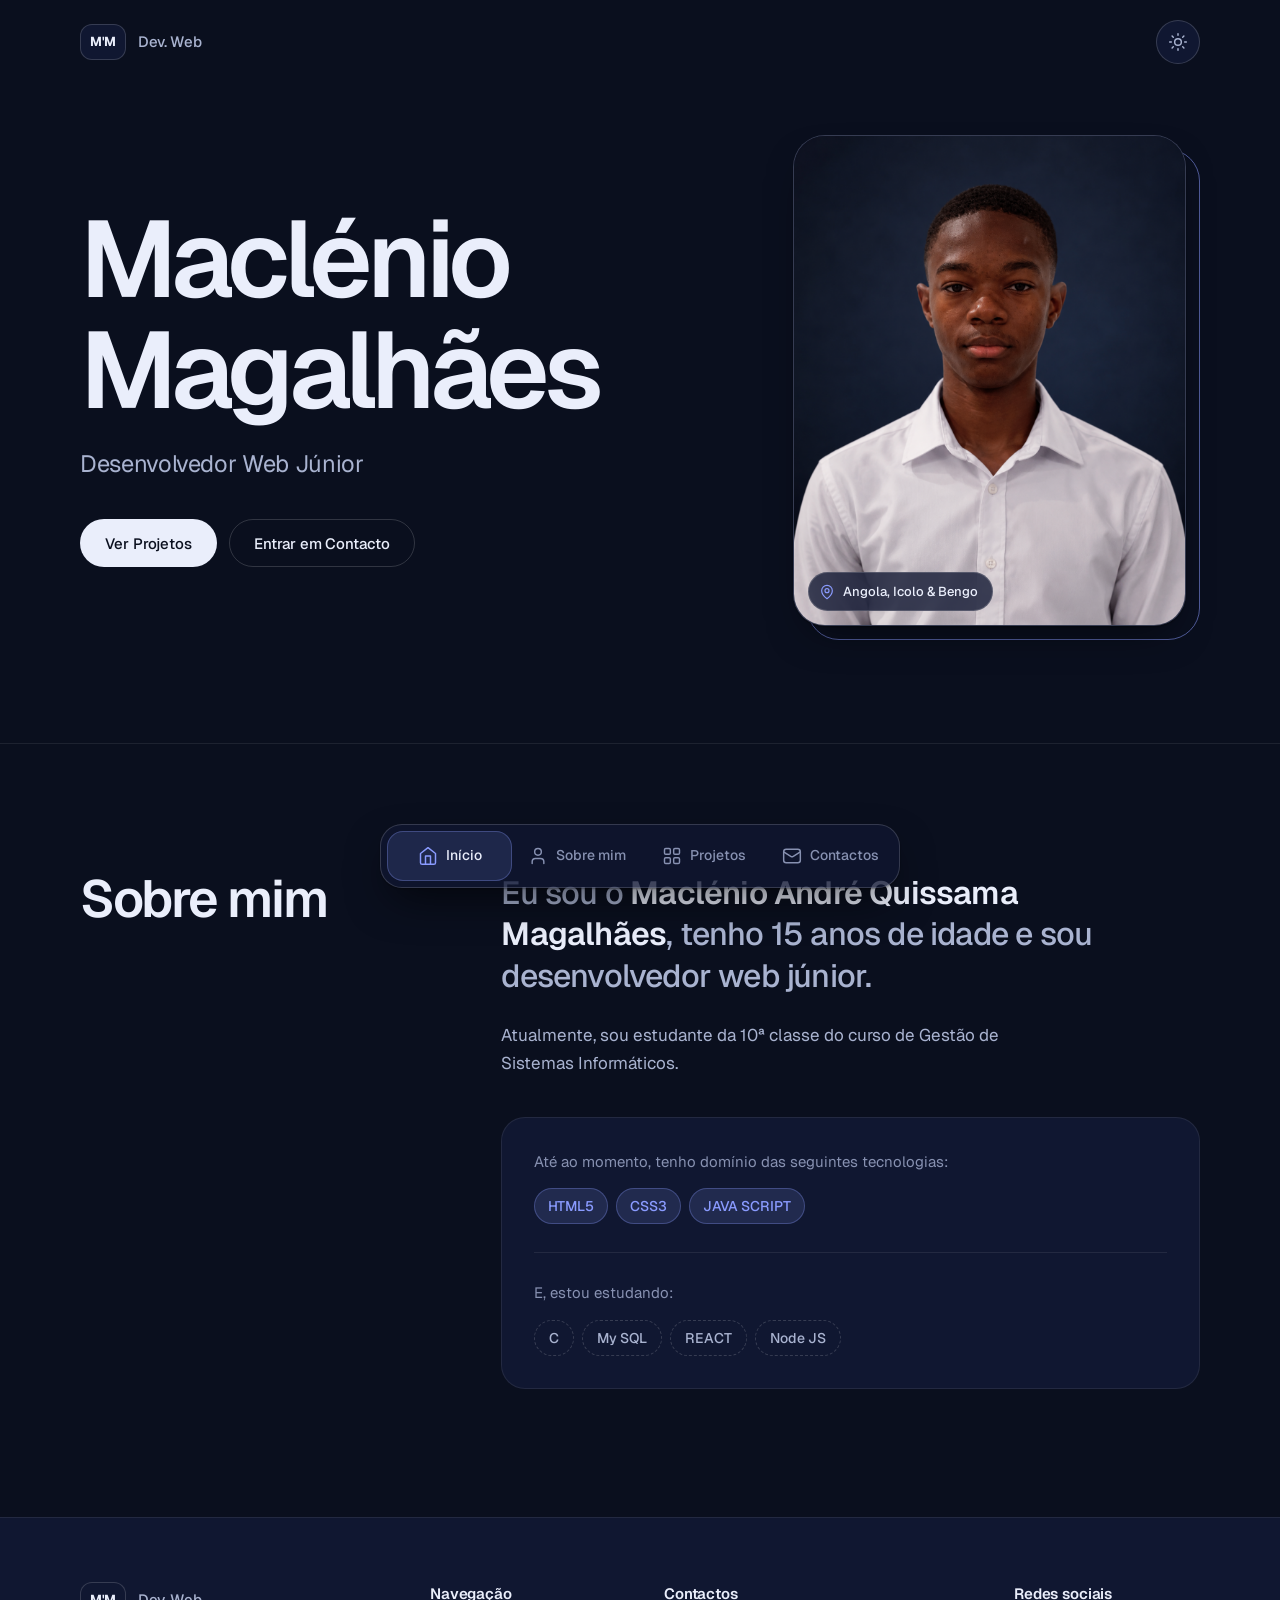
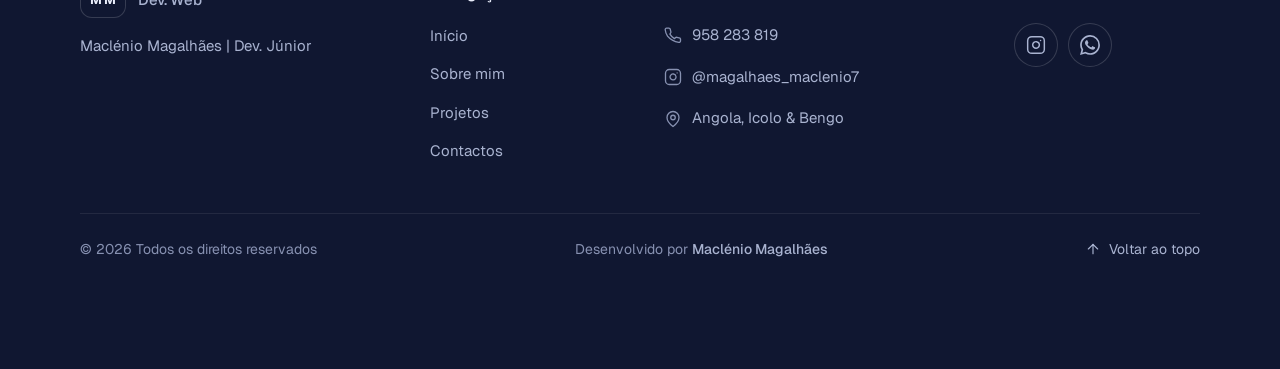
==== commit af93fa2c: "Update index.html" ====
--- a/index.html
+++ b/index.html
@@ -47,15 +47,15 @@
           </h1>
           <p class="hero__role">Desenvolvedor Web Júnior</p>
           <div class="hero__cta">
-            <a href="html/projetos.html" class="btn btn--primary">Ver Projetos</a>
-            <a href="html/contactos.html" class="btn btn--secondary">Entrar em Contacto</a>
+            <a href="projetos.html" class="btn btn--primary">Ver Projetos</a>
+            <a href="contactos.html" class="btn btn--secondary">Entrar em Contacto</a>
           </div>
         </div>
 
         <!-- Fotografia pessoal: ficheiro img/Clenio.jpeg -->
         <figure class="portrait">
           <div class="portrait__frame">
-            <img src="img/Clenio.jpeg" alt="Fotografia de Maclénio Magalhães" width="800" height="1000" fetchpriority="high" decoding="async">
+            <img src="Clenio.jpeg" alt="Fotografia de Maclénio Magalhães" width="800" height="1000" fetchpriority="high" decoding="async">
             <div class="portrait__fallback" aria-hidden="true">
               <span class="portrait__monogram">M'M</span>
               <span class="portrait__hint">Adicione a fotografia em img/Clenio.jpeg</span>
@@ -123,8 +123,8 @@
           <ul class="footer__list">
             <li><a href="#Inicio">Início</a></li>
             <li><a href="#Sobre">Sobre mim</a></li>
-            <li><a href="html/projetos.html">Projetos</a></li>
-            <li><a href="html/contactos.html">Contactos</a></li>
+            <li><a href="projetos.html">Projetos</a></li>
+            <li><a href="contactos.html">Contactos</a></li>
           </ul>
         </nav>
 
@@ -162,8 +162,8 @@
     <div class="dock__track">
       <a class="dock__item" href="#Inicio" aria-current="location"><span class="icon icon--home" aria-hidden="true"></span><span>Início</span></a>
       <a class="dock__item" href="#Sobre"><span class="icon icon--user" aria-hidden="true"></span><span>Sobre mim</span></a>
-      <a class="dock__item" href="html/projetos.html"><span class="icon icon--grid" aria-hidden="true"></span><span>Projetos</span></a>
-      <a class="dock__item" href="html/contactos.html"><span class="icon icon--mail" aria-hidden="true"></span><span>Contactos</span></a>
+      <a class="dock__item" href="projetos.html"><span class="icon icon--grid" aria-hidden="true"></span><span>Projetos</span></a>
+      <a class="dock__item" href="contactos.html"><span class="icon icon--mail" aria-hidden="true"></span><span>Contactos</span></a>
     </div>
   </nav>
 
